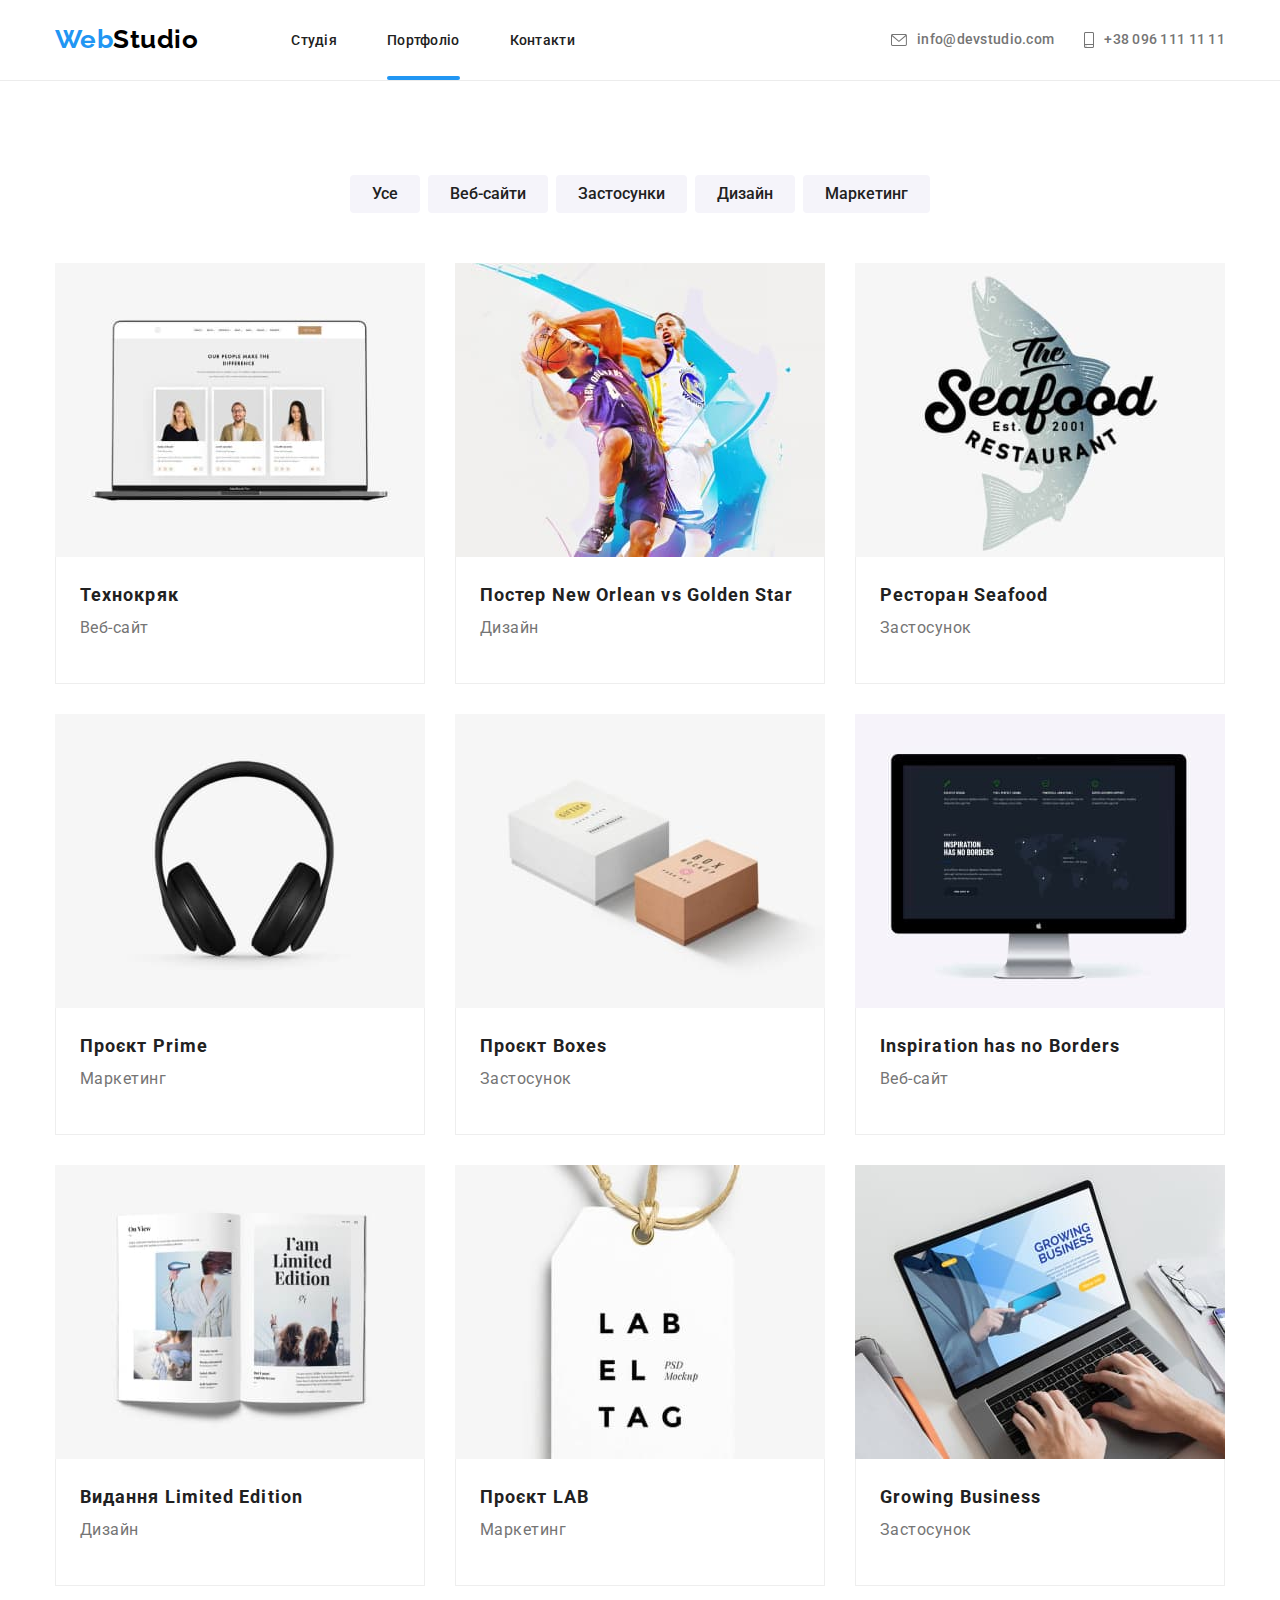
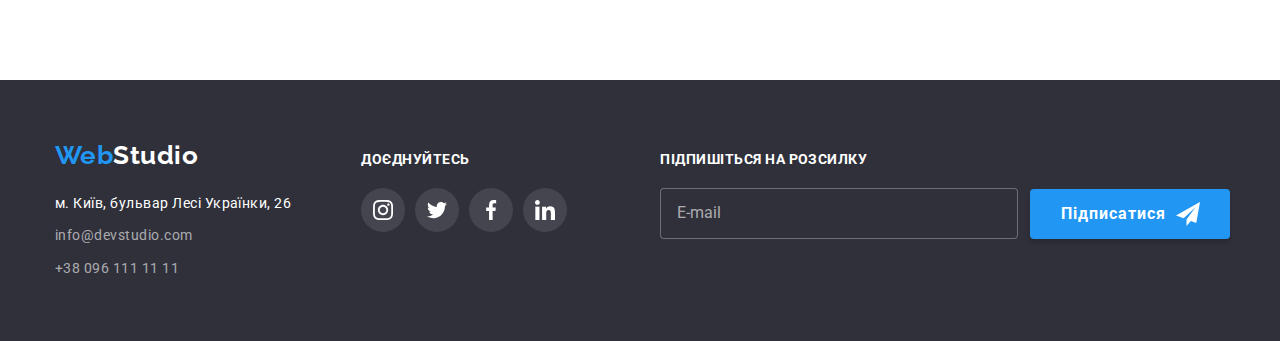
==== portfolio.html @ aabac482 "Initial commit" ====
<!DOCTYPE html>
<html lang="ru">
  <head>
    <meta charset="UTF-8" />
    <meta http-equiv="X-UA-Compatible" content="IE=edge" />
    <meta name="viewport" content="width=device-width, initial-scale=1.0" />
    <title>WebStudio</title>

    <!-- шрифти -->
    <link rel="preconnect" href="https://fonts.googleapis.com" />
    <link rel="preconnect" href="https://fonts.gstatic.com" crossorigin />
    <link
      rel="stylesheet"
      href="https://fonts.googleapis.com/css2?family=Raleway:wght@700&family=Roboto:wght@400;500;700;900&display=swap"
    />

    <!-- стилі -->
    <link
      rel="stylesheet"
      href="https://cdnjs.cloudflare.com/ajax/libs/modern-normalize/1.1.0/modern-normalize.min.css"
    />
    <link rel="stylesheet" href="./css/styles.css" />
  </head>

  <body>
    <!-- верхній рядок -->
    <header class="head-border">
      <div class="container head-nav">
        <!-- Навігація-->
        <nav class="nav">
          <!-- логотип -->
          <a href="./" class="link-decor logo">
            Web<span class="logo-positive">Studio</span>
          </a>
          <!-- Меню -->
          <ul class="menu list-style">
            <li class="menu-item">
              <a href="./" class="link-decor menu-link">Студія</a>
            </li>

            <li class="menu-item">
              <a href="./portfolio.html" class="link-decor menu-link current">
                Портфоліо
              </a>
            </li>

            <li class="menu-item">
              <a href="./" class="link-decor menu-link">Контакти</a>
            </li>
          </ul>
        </nav>
        <!-- Контакти  в хедері-->
        <ul class="list-style contacts">
          <li class="contact-item">
            <a href="mailto:info@devstudio.com" class="link-decor contact-link">
              <svg class="icon-top-contacts" width="16" height="12">
                <use href="./images/background/icons.svg#email"></use>
              </svg>
              info@devstudio.com
            </a>
          </li>

          <li class="contact-item">
            <a href="tel:+380961111111" class="link-decor contact-link">
              <svg class="icon-top-contacts" width="10" height="16">
                <use href="./images/background/icons.svg#smartphone"></use>
              </svg>
              +38 096 111 11 11
            </a>
          </li>
        </ul>
      </div>
    </header>

    <main>
      <section class="section">
        <div class="container">
          <h1 class="visually-hidden">Приклади наших робіт - hidden tag</h1>

          <!-- todo тут мають бути радіо-кнопки замість звичайних buttons -->
          <ul class="filter-btns list-style">
            <li class="filter-btn-item">
              <button type="button" class="filter-btn">Усе</button>
            </li>
            <li class="filter-btn-item">
              <button type="button" class="filter-btn">Веб-сайти</button>
            </li>
            <li class="filter-btn-item">
              <button type="button" class="filter-btn">Застосунки</button>
            </li>
            <li class="filter-btn-item">
              <button type="button" class="filter-btn">Дизайн</button>
            </li>
            <li class="filter-btn-item">
              <button type="button" class="filter-btn">Маркетинг</button>
            </li>
          </ul>

          <!-- Зразки робіт (картки)  -->
          <ul class="cards list-style">
            <li class="card-item">
              <a class="link-decor card-item-link" href="">
                <div class="card-item-animation">
                  <img
                    src="./images/portfolio/technocrack.jpg"
                    alt="Технокряк"
                    width="370"
                    height="294"
                  />
                  <p class="card-item-text">
                    Ресурс пропонує комплексні пропозиції з різним рівнем
                    функціоналу та серсвісів. Все це дає можливість відвідувачу
                    отримати вичерпні відомості про компанію чи приватну особу.
                  </p>
                </div>

                <div class="card-item-frame">
                  <h2 class="card-item-title">Технокряк</h2>
                  <p class="card-item-description">Веб-сайт</p>
                </div>
              </a>
            </li>
            <li class="card-item">
              <a class="link-decor card-item-link" href="">
                <div class="card-item-animation">
                  <img
                    src="./images/portfolio/new-orlean.jpg"
                    alt="New Orlean"
                    width="370"
                    height="294"
                  />
                  <p class="card-item-text">
                    Ресурс пропонує комплексні пропозиції з різним рівнем
                    функціоналу та серсвісів. Все це дає можливість відвідувачу
                    отримати вичерпні відомості про компанію чи приватну особу.
                  </p>
                </div>
                <div class="card-item-frame">
                  <h2 class="card-item-title">
                    Постер New Orlean vs Golden Star
                  </h2>
                  <p class="card-item-description">Дизайн</p>
                </div>
              </a>
            </li>
            <li class="card-item">
              <a class="link-decor card-item-link" href="">
                <div class="card-item-animation">
                  <img
                    src="./images/portfolio/seafood.jpg"
                    alt="Seafood"
                    width="370"
                    height="294"
                  />
                  <p class="card-item-text">
                    Ресурс пропонує комплексні пропозиції з різним рівнем
                    функціоналу та серсвісів. Все це дає можливість відвідувачу
                    отримати вичерпні відомості про компанію чи приватну особу.
                  </p>
                </div>
                <div class="card-item-frame">
                  <h2 class="card-item-title">Ресторан Seafood</h2>
                  <p class="card-item-description">Застосунок</p>
                </div>
              </a>
            </li>
            <li class="card-item">
              <a class="link-decor card-item-link" href="">
                <div class="card-item-animation">
                  <img
                    src="./images/portfolio/prime.jpg"
                    alt="Prime"
                    width="370"
                    height="294"
                  />
                  <p class="card-item-text">
                    Ресурс пропонує комплексні пропозиції з різним рівнем
                    функціоналу та серсвісів. Все це дає можливість відвідувачу
                    отримати вичерпні відомості про компанію чи приватну особу.
                  </p>
                </div>
                <div class="card-item-frame">
                  <h2 class="card-item-title">Проєкт Prime</h2>
                  <p class="card-item-description">Маркетинг</p>
                </div>
              </a>
            </li>
            <li class="card-item">
              <a class="link-decor card-item-link" href="">
                <div class="card-item-animation">
                  <img
                    src="./images/portfolio/boxes.jpg"
                    alt="Boxes"
                    width="370"
                    height="294"
                  />
                  <p class="card-item-text">
                    Ресурс пропонує комплексні пропозиції з різним рівнем
                    функціоналу та серсвісів. Все це дає можливість відвідувачу
                    отримати вичерпні відомості про компанію чи приватну особу.
                  </p>
                </div>
                <div class="card-item-frame">
                  <h2 class="card-item-title">Проєкт Boxes</h2>
                  <p class="card-item-description">Застосунок</p>
                </div>
              </a>
            </li>
            <li class="card-item">
              <a class="link-decor card-item-link" href="">
                <div class="card-item-animation">
                  <img
                    src="./images/portfolio/inspiration-borders.jpg"
                    alt="Inspiration Borders"
                    width="370"
                    height="294"
                  />
                  <p class="card-item-text">
                    Ресурс пропонує комплексні пропозиції з різним рівнем
                    функціоналу та серсвісів. Все це дає можливість відвідувачу
                    отримати вичерпні відомості про компанію чи приватну особу.
                  </p>
                </div>
                <div class="card-item-frame">
                  <h2 class="card-item-title">Inspiration has no Borders</h2>
                  <p class="card-item-description">Веб-сайт</p>
                </div>
              </a>
            </li>
            <li class="card-item">
              <a class="link-decor card-item-link" href="">
                <div class="card-item-animation">
                  <img
                    src="./images/portfolio/limited-edition.jpg"
                    alt="Limited Edition"
                    width="370"
                    height="294"
                  />
                  <p class="card-item-text">
                    Ресурс пропонує комплексні пропозиції з різним рівнем
                    функціоналу та серсвісів. Все це дає можливість відвідувачу
                    отримати вичерпні відомості про компанію чи приватну особу.
                  </p>
                </div>
                <div class="card-item-frame">
                  <h2 class="card-item-title">Видання Limited Edition</h2>
                  <p class="card-item-description">Дизайн</p>
                </div>
              </a>
            </li>
            <li class="card-item">
              <a class="link-decor card-item-link" href="">
                <div class="card-item-animation">
                  <img
                    src="./images/portfolio/lab.jpg"
                    alt="LAB"
                    width="370"
                    height="294"
                  />
                  <p class="card-item-text">
                    Ресурс пропонує комплексні пропозиції з різним рівнем
                    функціоналу та серсвісів. Все це дає можливість відвідувачу
                    отримати вичерпні відомості про компанію чи приватну особу.
                  </p>
                </div>
                <div class="card-item-frame">
                  <h2 class="card-item-title">Проєкт LAB</h2>
                  <p class="card-item-description">Маркетинг</p>
                </div>
              </a>
            </li>
            <li class="card-item">
              <a class="link-decor card-item-link" href="">
                <div class="card-item-animation">
                  <img
                    src="./images/portfolio/growing-business.jpg"
                    alt="Growing Business"
                    width="370"
                    height="294"
                  />
                  <p class="card-item-text">
                    Ресурс пропонує комплексні пропозиції з різним рівнем
                    функціоналу та серсвісів. Все це дає можливість відвідувачу
                    отримати вичерпні відомості про компанію чи приватну особу.
                  </p>
                </div>
                <div class="card-item-frame">
                  <h2 class="card-item-title">Growing Business</h2>
                  <p class="card-item-description">Застосунок</p>
                </div>
              </a>
            </li>
          </ul>
        </div>
      </section>
    </main>

    <!-- footer -->
    <footer class="footer">
      <div class="container">
        <!-- група у дві колонки -->
        <div class="footer-columns">
          <div>
            <a href="./" class="logo"
              >Web<span class="logo-negative">Studio</span></a
            >
            <!-- footer contacts -->
            <address>
              <ul class="link-decor">
                <li class="footer-contact-item">
                  <a
                    href="https://goo.gl/maps/csTUW6vFvjiGMf6m9"
                    class="footer-contact footer-address"
                    target="_blank"
                    rel="noreferrer noopener nofollow"
                    >м. Київ, бульвар Лесі Українки, 26</a
                  >
                </li>

                <li class="footer-contact-item">
                  <a href="mailto:info@devstudio.com" class="footer-contact"
                    >info@devstudio.com</a
                  >
                </li>

                <li class="footer-contact-item">
                  <a href="tel:+380961111111" class="footer-contact"
                    >+38 096 111 11 11</a
                  >
                </li>
              </ul>
            </address>
          </div>
          <!-- Соцмережі -->
          <div class="footer-socials">
            <h3 class="footer-title">Доєднуйтесь</h3>
            <ul class="socials">
              <li class="social-item">
                <a
                  class="social-link"
                  href="https://www.instagram.com/"
                  target="_blank"
                  rel="noreferrer noopener nofollow"
                >
                  <svg class="social-link-icon">
                    <use href="./images/background/icons.svg#instagram"></use>
                  </svg>
                </a>
              </li>

              <li class="social-item">
                <a
                  class="social-link"
                  href="https://twitter.com"
                  target="_blank"
                  rel="noreferrer noopener nofollow"
                >
                  <svg class="social-link-icon">
                    <use href="./images/background/icons.svg#twitter"></use>
                  </svg>
                </a>
              </li>

              <li class="social-item">
                <a
                  class="social-link"
                  href="https://www.facebook.com/"
                  target="_blank"
                  rel="noreferrer noopener nofollow"
                >
                  <svg class="social-link-icon">
                    <use href="./images/background/icons.svg#facebook"></use>
                  </svg>
                </a>
              </li>

              <li class="social-item">
                <a
                  class="social-link"
                  href="https://www.linkedin.com/"
                  target="_blank"
                  rel="noreferrer noopener nofollow"
                >
                  <svg class="social-link-icon">
                    <use href="./images/background/icons.svg#linkedin"></use>
                  </svg>
                </a>
              </li>
            </ul>
          </div>
          <foorm class="subscribe">
            <!-- <h3 class="footer-title">Підпишіться на розсилку</h3> -->
            <div class="subscribe-field">
              <label for="subscribe" class="footer-title">
                Підпишіться на розсилку
              </label>
              <input
                type="email"
                name="subscribe"
                id="subscribe"
                placeholder="E-mail"
              />
            </div>

            <div class="subscribe-button-box">
              <button type="button" class="order-button subscribe-button">
                Підписатися
                <svg class="icon-subscribe-button">
                  <use
                    href="./images/background/icons.svg#footer-subscribe-button"
                  ></use>
                </svg>
              </button>
            </div>
          </foorm>
        </div>
      </div>
    </footer>
  </body>
</html>
---- css/styles.css ----
/* todo разобратись з фоном на весь екран */

:root {
    --logo-brand-color: #2196f3;
    --btn-hover-bgcolor: #188CE8;
    --logo-positive-color: #000;
    --logo-negative-color: #fff;
    --grey: #757575;
    --black: #212121;
    --white: #fff;
    --background-brand-color: #2F303A;
    --background-btn-color: #F5F4FA;
    --social-grey: #AFB1B8;

}

/* ============= Скидання стилів ============= */
body {
    background-color: var(--white);
    font-family: "Roboto", sans-serif;
    letter-spacing: 0.03em;
    color: var(--grey);
}

h1, h2, h3, p {
    margin: 0;
    padding: 0;
}

img {
    display: block;
    max-width: 100%;
    height: auto;
}

/* Знімаю стилізацію з ul */
ul, ol {
    margin: 0;
    padding: 0;
    list-style: none;
}

/* Знімаю стилізацію з <a> */
a {
    text-decoration: none;
}

textarea {
    resize: none;
}
/* ============= /Скидання стилів ============= */


/* ============= Компоненти ============= */
.container {
    margin-left: auto;
    margin-right: auto;
    width: 1200px;
    padding-left: 15px;
    padding-right: 15px;
}

/* соцмережі */
.section {
    padding-top: 94px;
    padding-bottom: 94px;
}

/* соціальні мережі */
.socials {
    display: flex;
    justify-content: center;
}

.social-item:not(:last-child) {
    margin-right: 10px;
}

.social-link {
    display: flex;
    justify-content: center;
    align-items: center;
    height: 44px;
    width: 44px;
    border-radius: 50%;

    color: var(--social-grey);
    background-color: var(--white);
    transition: background-color 250ms cubic-bezier(0.4, 0, 0.2, 1),
                color 250ms cubic-bezier(0.4, 0, 0.2, 1);
}

.social-link:hover,
.social-link:focus {
    background-color: var(--logo-brand-color);
    color: var(--white);
}

.social-link-icon {
    fill: currentColor;
    width: 20px;
    height: 20px;
}

footer .social-link {
    color: var(--white);
    background-color: rgba(255, 255, 255, 0.1);
}

.visually-hidden {
    position: absolute;
    white-space: nowrap;
    width: 1px;
    height: 1px;
    overflow: hidden;
    border: 0;
    padding: 0;
    clip: rect(0 0 0 0);
    clip-path: inset(50%);
    margin: -1px;
}
/* ============= /Компоненти ============= */



/* ============= Верхній рядок ============= */
.head-border {
    border-bottom: 1px solid #ECECEC;
}

.head-nav {
    display: flex;   /* для вирівнювання елементів у div */
}

/* навігація (лого+меню)*/
.nav {
    display: flex;
    align-items: center;
}

/* стилізація logo */
.logo {
    display: block;

    font-family: 'Raleway', sans-serif;
    font-weight: 700;
    font-size: 26px;
    line-height: 1.2;
    color: var(--logo-brand-color);
}
.logo-positive { 
    color: var(--logo-positive-color); 
}

.logo-negative { 
    color: var(--logo-negative-color); 
}

/* ховер лого по всій площині у заголовку */
.nav>.logo {
    padding-top: 24px;
    padding-bottom: 25px;
}

/* Меню */
.menu {
    display: flex;
    margin-left: 93px;
}

.menu-item:not(:last-child) {
    margin-right: 50px;
}

.menu-link {
    position: relative;
    padding-top: 32px;
    padding-bottom: 32px;

    font-weight: 500;
    font-size: 14px;
    line-height: 1.14;
    letter-spacing: 0.02em;
    color: var(--black);
    transition: color 250ms cubic-bezier(0.4, 0, 0.2, 1);
}

.menu-link::after {
    content: "";
    position: absolute;
    left: 0;
    bottom: 0px;

    width: 100%;
    height: 4px;
    border-radius: 2px;
    background-color: var(--logo-brand-color);

    transform: scale(0);
    transition: transform 250ms cubic-bezier(0.4, 0, 0.2, 1);
}

.menu-link:hover::after,
.menu-link:focus::after {
    transform: scale(1);
}

.menu-link.current::after {
    transform: scale(1);
}


/* Контакти в хедері */
.contacts {
    display: flex;
    margin-left: auto;
    align-items: center;
}

.contact-item + .contact-item {
    margin-left: 30px;
}

.contact-link {
    display: flex;
    align-items: center;

    padding-top: 22px;
    padding-bottom: 22px;

    font-weight: 500;
    font-size: 14px;
    line-height: 1.14;
    letter-spacing: 0.02em;
    color: var(--grey);
    transition: color 250ms cubic-bezier(0.4, 0, 0.2, 1);
}

.menu-link:hover,
.menu-link:focus,
.contact-link:hover,
.contact-link:focus {
    color: var(--logo-brand-color);
}

.icon-top-contacts {
    margin-right: 10px;
    fill: currentColor;
}
/* ============= /Верхній рядок ============= */



/* ============= Секція героя ============= */
.hero {
    padding-top: 200px;
    padding-bottom: 200px;

    text-align: center; /* наслідується до дітей */
    background-color: var(--background-brand-color);
}

.overlay {
    max-width: 1600px;
    height: 600px;
    margin-left: auto;
    margin-right: auto;

    background-image: 
        linear-gradient(
        rgba(47, 48, 58, 0.4),
        rgba(47, 48, 58, 0.4) ),
        url("../images/background/hero-pic.jpg");
    background-repeat: no-repeat; 
    background-position: center;
    background-size: cover;
    background-color: #C4C4C4;
} 

.hero-title {
    margin-bottom: 30px;

    font-weight: 900;
    font-size: 44px;
    line-height: 1.36;
    letter-spacing: 0.06em;
    text-transform: uppercase;
    color: var(--white);
}

.order-button {
    width: 200px;
    height: 50px;
    padding: 10px;
    border-radius: 4px;
    border: transparent;

    font-family: inherit;
    font-weight: 700;
    font-size: 16px;
    line-height: 1.88;
    letter-spacing: 0.06em;
    color: var(--white);
    background-color: var(--logo-brand-color);
    cursor: pointer;
    box-shadow: 0px 4px 4px rgba(0, 0, 0, 0.15);
    transition: background-color 250ms cubic-bezier(0.4, 0, 0.2, 1);
}

.order-button:hover,
.order-button:focus {
    background-color: var(--btn-hover-bgcolor);
}
/* ============= /Секція героя ============= */



/* ============= Особливості ============= */
.features { display: flex; }

.features-item:not(:last-child) { 
    margin-right: 30px; 
}

.features-item {
    display: block;
    justify-content: center;
    align-items: center;
}

.icon-features-box {
    display: flex;
    justify-content: center;
    align-items: center;
    width: 270px;
    height: 120px;
    margin-bottom: 30px;
    
    background-color: var(--background-btn-color);
}

.icon-features {
    height: 70px;
    width: 70px;
}

.features-title {
    margin-bottom: 10px;
    font-weight: 700;
    font-size: 14px;
    line-height: 1.14;
    text-transform: uppercase;
    color: var(--black);
}

.features-text {
    font-size: 14px;
    line-height: 1.71;
    color: var(--grey);
}
/* ============= /Особливості ============= */


/* ============= Чим ми займаємось ============= */
.section-offers {
    padding-top: 0;
}

.section-title {
    margin-bottom: 50px;

    font-weight: 700;
    font-size: 36px;
    line-height: 1.16;
    text-align: center;
    color: var(--black);
}

.offers { 
    display: flex; 
}

.offer-item + .offer-item { 
    margin-left: 30px; 
}

.offer-container {
    position: relative;

}

.offer-title {
    display: flex;
    align-items: center;
    justify-content: center;
    width: 100%;
    height: 70px;

    position: absolute;
    bottom: 0;
    left: 0;

    /* padding-top: 27px; */
    /* padding-bottom: 27px; */
    font-weight: 700;
    font-size: 14px;
    line-height: 1.14;
    text-transform: uppercase;
    color: var(--white);
    
    background-color: rgba(47, 48, 58, 0.8);
}
/* ============= /Чим ми займаємось ============= */


/* ============= Наша команда ============= */
.section-team {
    background-color: var(--background-btn-color);
}

.employee { 
    display: flex; 
}

.employee-item { 
    align-items: center; 

    background-color: var(--white);
    box-shadow: 0px 1px 3px rgba(0, 0, 0, 0.12), 0px 1px 1px rgba(0, 0, 0, 0.14), 0px 2px 1px rgba(0, 0, 0, 0.2);
}

.employee-item + .employee-item { 
    margin-left: 30px; 
}

.employee-container {
    padding-top: 30px;
    padding-bottom: 30px;
}

.employee-name {
    text-align: center;
    margin-bottom: 10px;

    font-weight: 500;
    font-size: 16px;
    line-height: 1.18;
    color: var(--black);
}

.employee-posiition {
    text-align: center;
    margin-bottom: 16px;

    font-size: 16px;
    line-height: 1.18;
    color: var(--grey);
}
/* ============= /Наша команда ============= */


/* ============= Постійні клієнти ============= */
.customers {
    display: flex;
    justify-content: center;
    cursor: pointer;
}

.icon-customer:not(:last-child) {
    margin-right: 30px;
}

.icon-customer {
    display: flex;
    justify-content: center;
    align-items: center;

    cursor: pointer;
}


.customer-link {
    display: flex;
    justify-content: center;
    align-items: center;
    width: 170px;
    height: 92px;
    border: 1px solid #AFB1B8;
    border-radius: 4px;
    color: #AFB1B8;
    transition: color 250ms cubic-bezier(0.4, 0, 0.2, 1),
                border 250ms cubic-bezier(0.4, 0, 0.2, 1);
}

.customer-link:hover,
.customer-link:focus {
    color: var(--logo-brand-color);
    border: 1px solid var(--logo-brand-color);
}

.customer-link-icon {
    fill: currentColor;
    width: 106px;
    height: 60px;
}
/* ============= /Постійні клієнти ============= */



/* ============= footer ============= */
.footer {
    padding-top: 60px;
    padding-bottom: 60px;

    background-color: var(--background-brand-color);
}

.footer-columns {
    align-items: baseline;
    display: flex;
}

footer .logo {
    display: inline-block;
    margin-bottom: 20px;
}

.footer-contact-item:not(:last-child) {
    margin-bottom: 9px;
}

.footer-contact {
    font-style: normal;
    font-size: 14px;
    line-height: 1.71;
    color: rgba(255, 255, 255, 0.6);
    
    transition: color 250ms cubic-bezier(0.4, 0, 0.2, 1);
}

.footer-address {
    color: var(--white);
    transition: color 250ms cubic-bezier(0.4, 0, 0.2, 1);
}

/* * «С5» Текст контактів в !хедері! і !футері! змінює колір при ховері і фокусі. */
.footer-contact:hover,
.footer-contact:focus,
.footer-address:hover,
.footer-address:focus {
    color: var(--logo-brand-color);
}

.footer-socials {
    margin-left: 70px;
}

.footer-title {
    font-weight: 700;
    font-size: 14px;
    line-height: 1.14;
    text-transform: uppercase;
    margin-bottom: 20px;
    color: var(--white);
}

.subscribe {
    display: flex;
    margin-left: 93px;
}

.subscribe-field {
    display: flex;
    flex-direction: column;
}

label.footer-title {
    display: block;
}

.subscribe-field input {
    width: 358px;
    
    padding: 15px 16px;
    
    background-color: var(--background-brand-color);
    border: 1px solid rgba(255, 255, 255, 0.3);
    border-radius: 4px;
    /* filter: drop-shadow(0px 4px 4px rgba(0, 0, 0, 0.15)); */

    color: var(--white);
}

.subscribe-field input::placeholder {
    font-size: 16px;
    line-height: 1.25;
    color: rgba(255, 255, 255, 0.6);
}

.subscribe-button-box {
    position: relative;
    margin-left: 12px;
}

.subscribe-button {
    position: absolute;
    display: flex;
    justify-content: center;
    align-items: center;
    bottom: 0;
    left: 0;
}

.icon-subscribe-button {
    width: 24px;
    height: 24px;
    fill: currentColor;
    margin-left: 10px;
}

/* ============= /footer ============= */





/* ! Portfolio styles (main) */

/* ============= фільр-кнопки ============= */
/* todo Мають бути Радіо-кнопки */
.filter-btns {
    display: flex;
    justify-content: center;
    margin-bottom: 50px;
}

.filter-btn {
    padding: 6px 22px;

    font-weight: 500;
    font-size: 16px;
    line-height: 1.62;
    color: var(--black);
    background-color: var(--background-btn-color);
    border: transparent;
    border-radius: 4px;

    cursor: pointer;

    transition: color 250ms cubic-bezier(0.4, 0, 0.2, 1),
                background-color 250ms cubic-bezier(0.4, 0, 0.2, 1),
                box-shadow 250ms cubic-bezier(0.4, 0, 0.2, 1);
}


.filter-btn-item:not(:last-child) {
    margin-right: 8px;
}


.filter-btn:hover,
.filter-btn:focus {
    color: var(--white);
    background-color: var(--logo-brand-color);
    box-shadow: 0px 3px 1px rgba(0, 0, 0, 0.1),
                0px 1px 2px rgba(0, 0, 0, 0.08),
                0px 2px 2px rgba(0, 0, 0, 0.12);
}
/* ============= /фільр-кнопки ============= */



/* ============= Зразки робіт (картки) ============= */
.cards {
    display: flex;
    flex-wrap: wrap;
}

.card-item:not(:nth-child(3n)) {
    margin-right: 30px;
}

.card-item:not(:nth-last-child(-n+3)) {
    margin-bottom: 30px;
}

.card-item-link {
    display: block; /* без цього не працює ховер. Чому? */
    transition: box-shadow 250ms cubic-bezier(0.4, 0, 0.2, 1);
}

.card-item-link:hover,
.card-item-link:focus {
    box-shadow: 0px 1px 1px rgba(0, 0, 0, 0.12),
                0px 4px 4px rgba(0, 0, 0, 0.06),
                1px 4px 6px rgba(0, 0, 0, 0.16);
}

.card-item-animation {
    position: relative;
    overflow: hidden;
}

.card-item-animation::before {
    content: "";
    display: block;
    position: absolute;
    top: 0;
    left: 0;
    width: 100%;
    height: 100%;

    background-color: rgba(33, 150, 243, 0.9);

    opacity: 0;
    transform: translate(0, 100%);
    transition: transform 250ms cubic-bezier(0.4, 0, 0.2, 1),
                opacity 250ms cubic-bezier(0.4, 0, 0.2, 1);
}

.card-item-text {
    display: flex;
    align-items: center;
    justify-content: center;
    
    position: absolute;
    top: 0;
    left: 0;
    width: 100%;
    height: 100%;

    padding: 24px;
    overflow: hidden;

    font-size: 18px;
    line-height: 1.56;
    color: var(--white);

    opacity: 0;
    transform: translate(0, 100%);
    transition: transform 250ms cubic-bezier(0.4, 0, 0.2, 1),
                opacity 250ms cubic-bezier(0.4, 0, 0.2, 1);
}

.card-item-link:hover .card-item-animation::before,
.card-item-link:focus .card-item-animation::before,
.card-item-link:hover .card-item-text,
.card-item-link:focus .card-item-text {
    opacity: 1;
    transform: translate(0, 0);
}


/* * «B17» У картках на сторінці Портфоліо є рамка (властивість border), але тільки у нижній частині картки. */
.card-item-frame {
    padding-top: 20px;
    padding-bottom: 20px;
    padding-left: 24px;
    padding-right: 24px;

    border-left: 1px solid #EEEEEE;
    border-right: 1px solid #EEEEEE;
    border-bottom: 1px solid #EEEEEE;
}

.card-item-title {
    /* margin-bottom: 4px; - Григорій сказав прибрати, хоча в проєкті цей відступ є */

    font-weight: 700;
    font-size: 18px;
    line-height: 2;
    letter-spacing: 0.06em;
    color: var(--black);
}

.card-item-description {
    margin-bottom: 20px;

    font-size: 16px;
    line-height: 1.88;
    color: var(--grey);
}
/* ============= /Зразки робіт (картки) ============= */



/* ============= Модальне вікно ============= */
/* фон */
.backdrop {
    position: fixed;
    top: 0;
    left: 0;
    width: 100%;
    height: 100%;
    background-color: rgba(0, 0, 0, 0.2);

    transition: opacity 250ms cubic-bezier(0.4, 0, 0.2, 1),
                visibility 250ms cubic-bezier(0.4, 0, 0.2, 1);
}

.backdrop.is-hidden {
    opacity: 0;
    visibility: hidden;
    pointer-events: none;
}

.backdrop.is-hidden .modal {
    transform: translate(-50%, -50%) scale(0.85);
    transition: transform 250ms cubic-bezier(0.4, 0, 0.2, 1),
                visibility 250ms cubic-bezier(0.4, 0, 0.2, 1);
}

/* загальне вікно */
.modal {
    position: absolute;
    top: 50%;
    left: 50%;
    width: 528px;
    text-align: center;
    padding: 40px;

    background-color: var(--white);
    
    transform: translate(-50%, -50%) scale(1);
    transition: transform 250ms cubic-bezier(0.4, 0, 0.2, 1);
}

/* кнопка закриття зверху праворуч */
.order-button-close {
    display: flex;
    justify-content: center;
    align-items: center;
    padding: 0;
    position: absolute;
    top: 4px;
    right: 4px;
    width: 30px;
    height: 30px;
    
    border-radius: 50%;
    border: 1px solid rgba(0, 0, 0, 0.1);
    background-color: var(--white);
    cursor: pointer;

    transition: background-color 250ms cubic-bezier(0.4, 0, 0.2, 1),
                color 250ms cubic-bezier(0.4, 0, 0.2, 1);
}

.order-button-close:hover,
.order-button-close:focus {
    color: var(--logo-brand-color);
}

.button-close-icon {
    fill: currentColor;
    width: 18px;
    height: 18px;
    background-position: 50% 50%;
    background-origin: border-box;
}

/* заголовок */
.modal-header {
    display: block;
    margin-bottom: 12px;

    font-weight: 700;
    font-size: 20px;
    line-height: 1.15;
    text-align: center;
    color: var(--black);
}

/* поля форми */
.form-fields {
    margin-bottom: 20px;
    text-align: left;
}

.form-field-item {
    display: flex;
    flex-direction: column;
    margin-bottom: 20px;

    font-size: 12px;
    line-height: 1.67;
    letter-spacing: 0.01em;
    color: var(--black);
    transition: color 250ms cubic-bezier(0.4, 0, 0.2, 1);
}

.form-field-item input {
    padding: 12px 16px 12px 42px;

    font-size: 16px;
    line-height: 1.14;

    border: 1px solid;
    border-radius: 4px;
    border-color: rgba(33, 33, 33, 0.2);

    transition: border-color 250ms cubic-bezier(0.4, 0, 0.2, 1);
}

.form-field-item textarea {
    padding: 12px 16px;
    height: 96px;

    font-size: 16px;
    line-height: 1.14;
    letter-spacing: 0.01em;

    border: 1px solid;
    border-radius: 4px;
    border-color: rgba(33, 33, 33, 0.2);

    transition: border-color 250ms cubic-bezier(0.4, 0, 0.2, 1);
}

/* бордер на полях введення */
.form-field-item:focus .type,
.form-field-item:hover .type {
    border-color: var(--logo-brand-color); 
}

/* бордер на полях введення, коли прибрали мишку з поля */
.form-field-item .type:focus-within {
    border-color: var(--logo-brand-color);
    outline: 1px solid var(--logo-brand-color);
}

/* стилі плейсхолдера */
.form-field-item textarea::placeholder {
    color: rgba(117, 117, 117, 0.5);
    font-size: 12px;
    line-height: 1.167;
}

/* іконки на полях введення */
.modal-box-icon {
    display: flex;
    flex-direction: column;
    position: relative;
}

.form-icon {
    position: absolute;
    width: 18px;
    height: 18px;
    top: 50%;
    transform: translateY(-50%);
    margin: 0 12px;

    fill: currentColor;
}

.form-field-item:hover,
.form-field-item:focus,
.form-field-item:focus-within {
    color: var(--logo-brand-color);
}


/* поле згоди з умовами */
.accept-module {
    display: flex;
    justify-content: center;
    align-items: center;
    margin-bottom: 30px;
    transition: color 250ms cubic-bezier(0.4, 0, 0.2, 1);
}

.accept-module:hover,
.accept-module:focus {
    color: var(--logo-brand-color);
    /* border: 1px solid var(--logo-brand-color); */
    /* border-radius: 4px; */
}

/* міняю колір іконки чек-боксу при ховері/фокусі */
.accept-module:hover .icon-checked,
.accept-module:focus .icon-checked {
    border-color: var(--logo-brand-color);
}


/* lable з іконкою чекбокосу і текстом "приймаю умови" */
.accepting {
    display: flex;

    font-size: 14px;
    line-height: 1.71;
}

/* коробка з іконкою - за замовчуванням без кольору */
.icon-accept-box {
    display: flex;
    align-items: center;
    margin-right: 7px;

    color: transparent;
}

/* стилі іконки чекбоксу за замовчуванням */
.icon-checked {
    width: 16px;
    height: 15px;

    fill: currentColor;
    
    border: 1px solid var(--black);
    border-radius: 4px;
    transition: border-color 250ms cubic-bezier(0.4, 0, 0.2, 1);
}

/* приховане поле input з type="checkbox" */
/* зміна стилю іконки чекбоксу при натисканні на .accept-module  */
.checkboxed:checked + label .icon-checked {
    /* ? чомусь не спрацьовує background-origin - іконка не стає більшою поки є border*/
    /* background-origin: border-box; */
    color: var(--logo-brand-color);

    background-color: var(--logo-brand-color);
    background-size: contain;

    /* якщо не задати бордер=0, то іконка лишається зменшеною */
    border: 0;
}

/* додаткова стилізація посилання на "Умови договору" */
.link-terms {
    text-decoration: underline;
    color: var(--logo-brand-color);
}
/* ============= /Модальне вікно ============= */
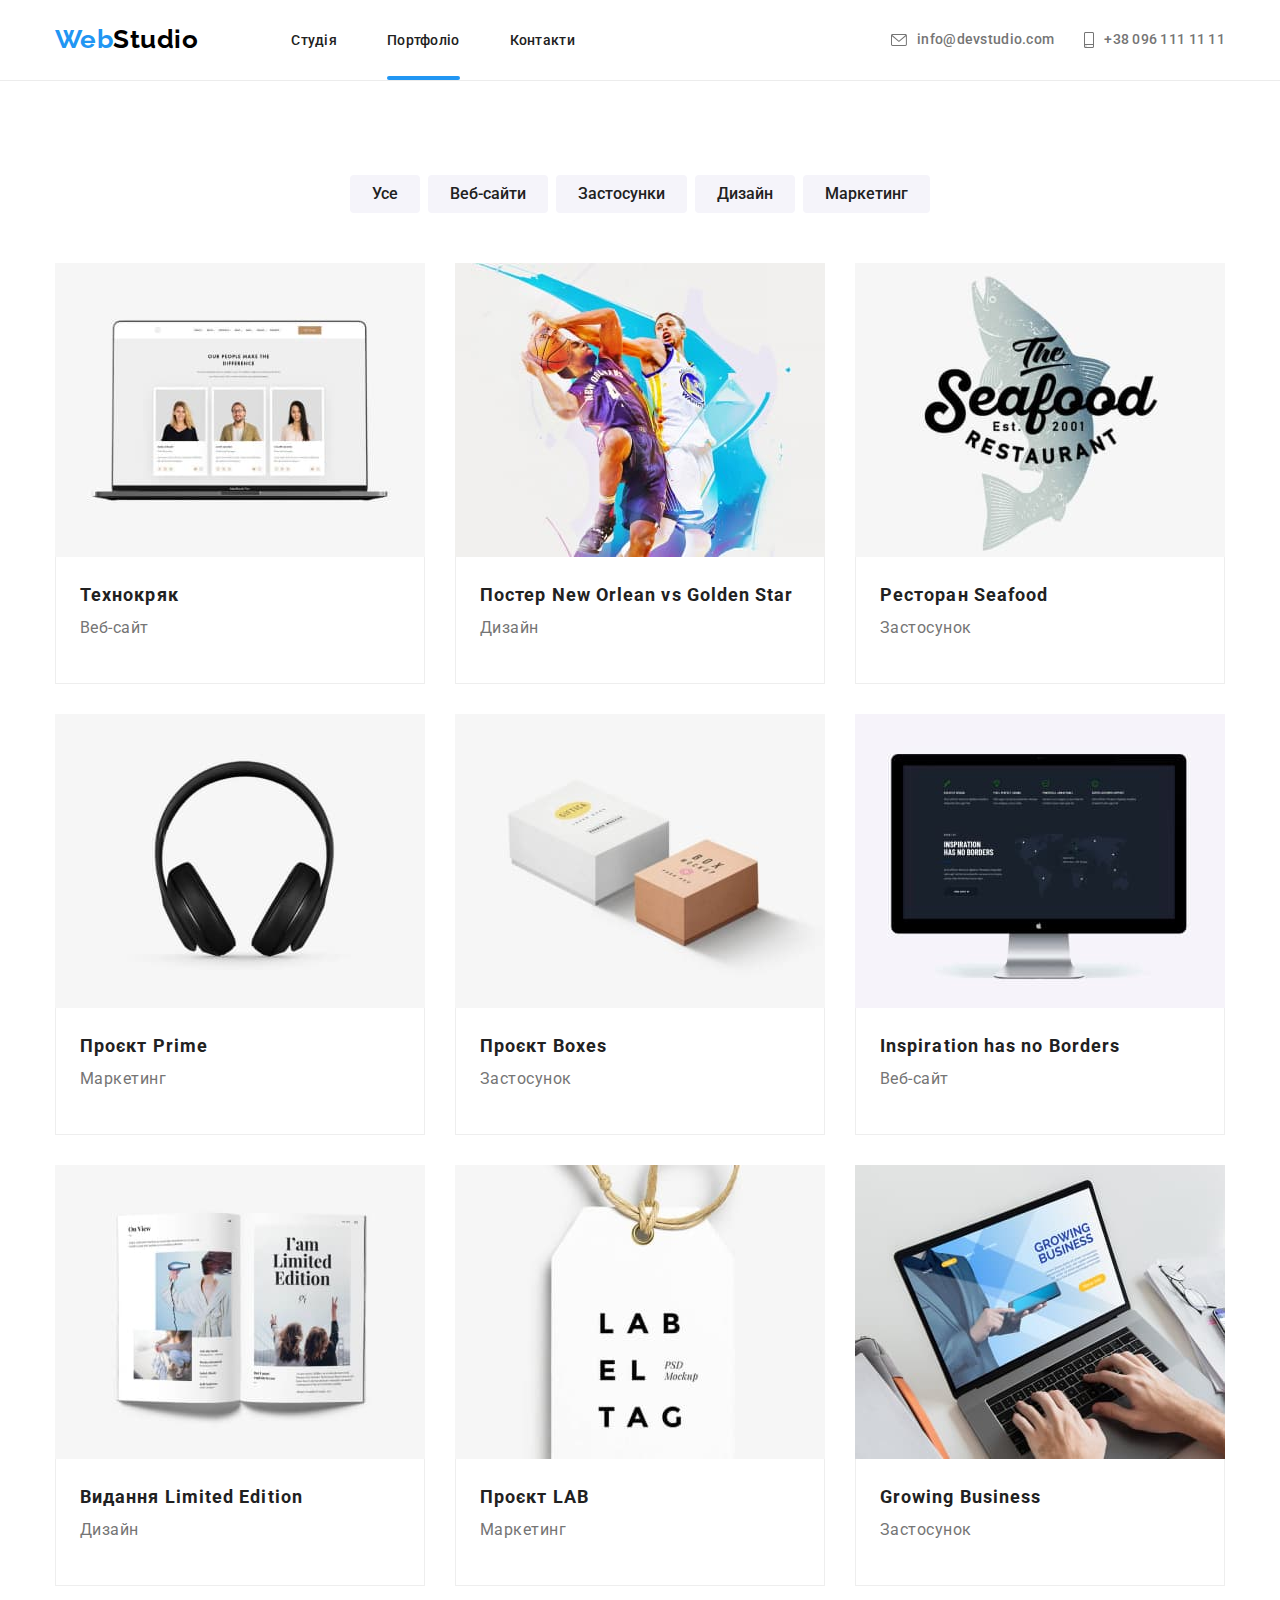
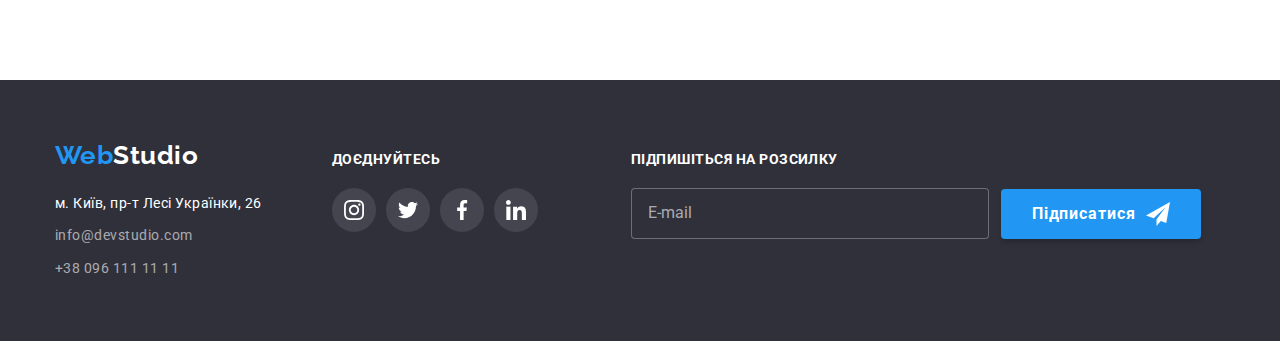
==== commit 15eb4baa: "2.0" ====
--- a/portfolio.html
+++ b/portfolio.html
@@ -306,14 +306,14 @@
             >
             <!-- footer contacts -->
             <address>
-              <ul class="link-decor">
+              <ul class="footer-address-decor">
                 <li class="footer-contact-item">
                   <a
                     href="https://goo.gl/maps/csTUW6vFvjiGMf6m9"
-                    class="footer-contact footer-address"
+                    class="footer-address"
                     target="_blank"
                     rel="noreferrer noopener nofollow"
-                    >м. Київ, бульвар Лесі Українки, 26</a
+                    >м. Київ, пр-т Лесі Українки, 26</a
                   >
                 </li>
 
@@ -388,12 +388,12 @@
               </li>
             </ul>
           </div>
-          <foorm class="subscribe">
+          <form class="subscribe">
             <!-- <h3 class="footer-title">Підпишіться на розсилку</h3> -->
             <div class="subscribe-field">
-              <label for="subscribe" class="footer-title">
-                Підпишіться на розсилку
-              </label>
+              <label for="subscribe" class="footer-title"
+                >Підпишіться на розсилку</label
+              >
               <input
                 type="email"
                 name="subscribe"
@@ -403,7 +403,7 @@
             </div>
 
             <div class="subscribe-button-box">
-              <button type="button" class="order-button subscribe-button">
+              <button type="submit" class="order-button subscribe-button">
                 Підписатися
                 <svg class="icon-subscribe-button">
                   <use
@@ -412,7 +412,7 @@
                 </svg>
               </button>
             </div>
-          </foorm>
+          </form>
         </div>
       </div>
     </footer>
--- a/css/styles.css
+++ b/css/styles.css
@@ -525,16 +525,18 @@
     margin-bottom: 20px;
 }
 
-.footer-contact-item:not(:last-child) {
-    margin-bottom: 9px;
-}
-
-.footer-contact {
+.footer-address-decor {
     font-style: normal;
     font-size: 14px;
     line-height: 1.71;
+}
+
+.footer-contact-item:not(:last-child) {
+    margin-bottom: 9px;
+}
+
+.footer-contact {
     color: rgba(255, 255, 255, 0.6);
-    
     transition: color 250ms cubic-bezier(0.4, 0, 0.2, 1);
 }
 
@@ -567,6 +569,7 @@
 .subscribe {
     display: flex;
     margin-left: 93px;
+    align-items: flex-end;
 }
 
 .subscribe-field {
@@ -579,6 +582,7 @@
 }
 
 .subscribe-field input {
+    
     width: 358px;
     
     padding: 15px 16px;
@@ -598,12 +602,10 @@
 }
 
 .subscribe-button-box {
-    position: relative;
     margin-left: 12px;
 }
 
 .subscribe-button {
-    position: absolute;
     display: flex;
     justify-content: center;
     align-items: center;
@@ -764,7 +766,7 @@
 }
 
 .card-item-title {
-    /* margin-bottom: 4px; - Григорій сказав прибрати, хоча в проєкті цей відступ є */
+    /* margin-bottom: 4px; - Григорій сказав прибрати, хоча в макеті цей відступ є */
 
     font-weight: 700;
     font-size: 18px;
@@ -832,8 +834,8 @@
     align-items: center;
     padding: 0;
     position: absolute;
-    top: 4px;
-    right: 4px;
+    top: 8px;
+    right: 8px;
     width: 30px;
     height: 30px;
     
@@ -880,14 +882,18 @@
 .form-field-item {
     display: flex;
     flex-direction: column;
-    margin-bottom: 20px;
 
     font-size: 12px;
     line-height: 1.67;
     letter-spacing: 0.01em;
-    color: var(--black);
+    color: var(--grey);
     transition: color 250ms cubic-bezier(0.4, 0, 0.2, 1);
 }
+
+.form-field-item:not(:last-child) {
+    margin-bottom: 10px;
+}
+
 
 .form-field-item input {
     padding: 12px 16px 12px 42px;
@@ -936,11 +942,17 @@
     line-height: 1.167;
 }
 
+.label {
+    display: block;
+    margin-bottom: 4px;
+}
+
 /* іконки на полях введення */
 .modal-box-icon {
     display: flex;
     flex-direction: column;
     position: relative;
+    color: var(--black);
 }
 
 .form-icon {
@@ -949,7 +961,8 @@
     height: 18px;
     top: 50%;
     transform: translateY(-50%);
-    margin: 0 12px;
+    /* margin: 0 12px; */
+    left: 12px;
 
     fill: currentColor;
 }
@@ -968,11 +981,13 @@
     align-items: center;
     margin-bottom: 30px;
     transition: color 250ms cubic-bezier(0.4, 0, 0.2, 1);
+
 }
 
 .accept-module:hover,
 .accept-module:focus {
     color: var(--logo-brand-color);
+    /* outline: 1px solid var(--logo-brand-color); */
     /* border: 1px solid var(--logo-brand-color); */
     /* border-radius: 4px; */
 }
@@ -991,6 +1006,13 @@
     font-size: 14px;
     line-height: 1.71;
 }
+
+/* .accepting:focus, */
+/* .accepting:hover { */
+    /* outline: 1px solid var(--logo-brand-color); */
+    /* border: 1px solid var(--logo-brand-color); */
+    /* border-radius: 4px; */
+/* } */
 
 /* коробка з іконкою - за замовчуванням без кольору */
 .icon-accept-box {
@@ -1027,6 +1049,10 @@
     border: 0;
 }
 
+.checkboxed:focus+label .icon-checked {
+    outline: 1px solid black;
+}
+
 /* додаткова стилізація посилання на "Умови договору" */
 .link-terms {
     text-decoration: underline;
